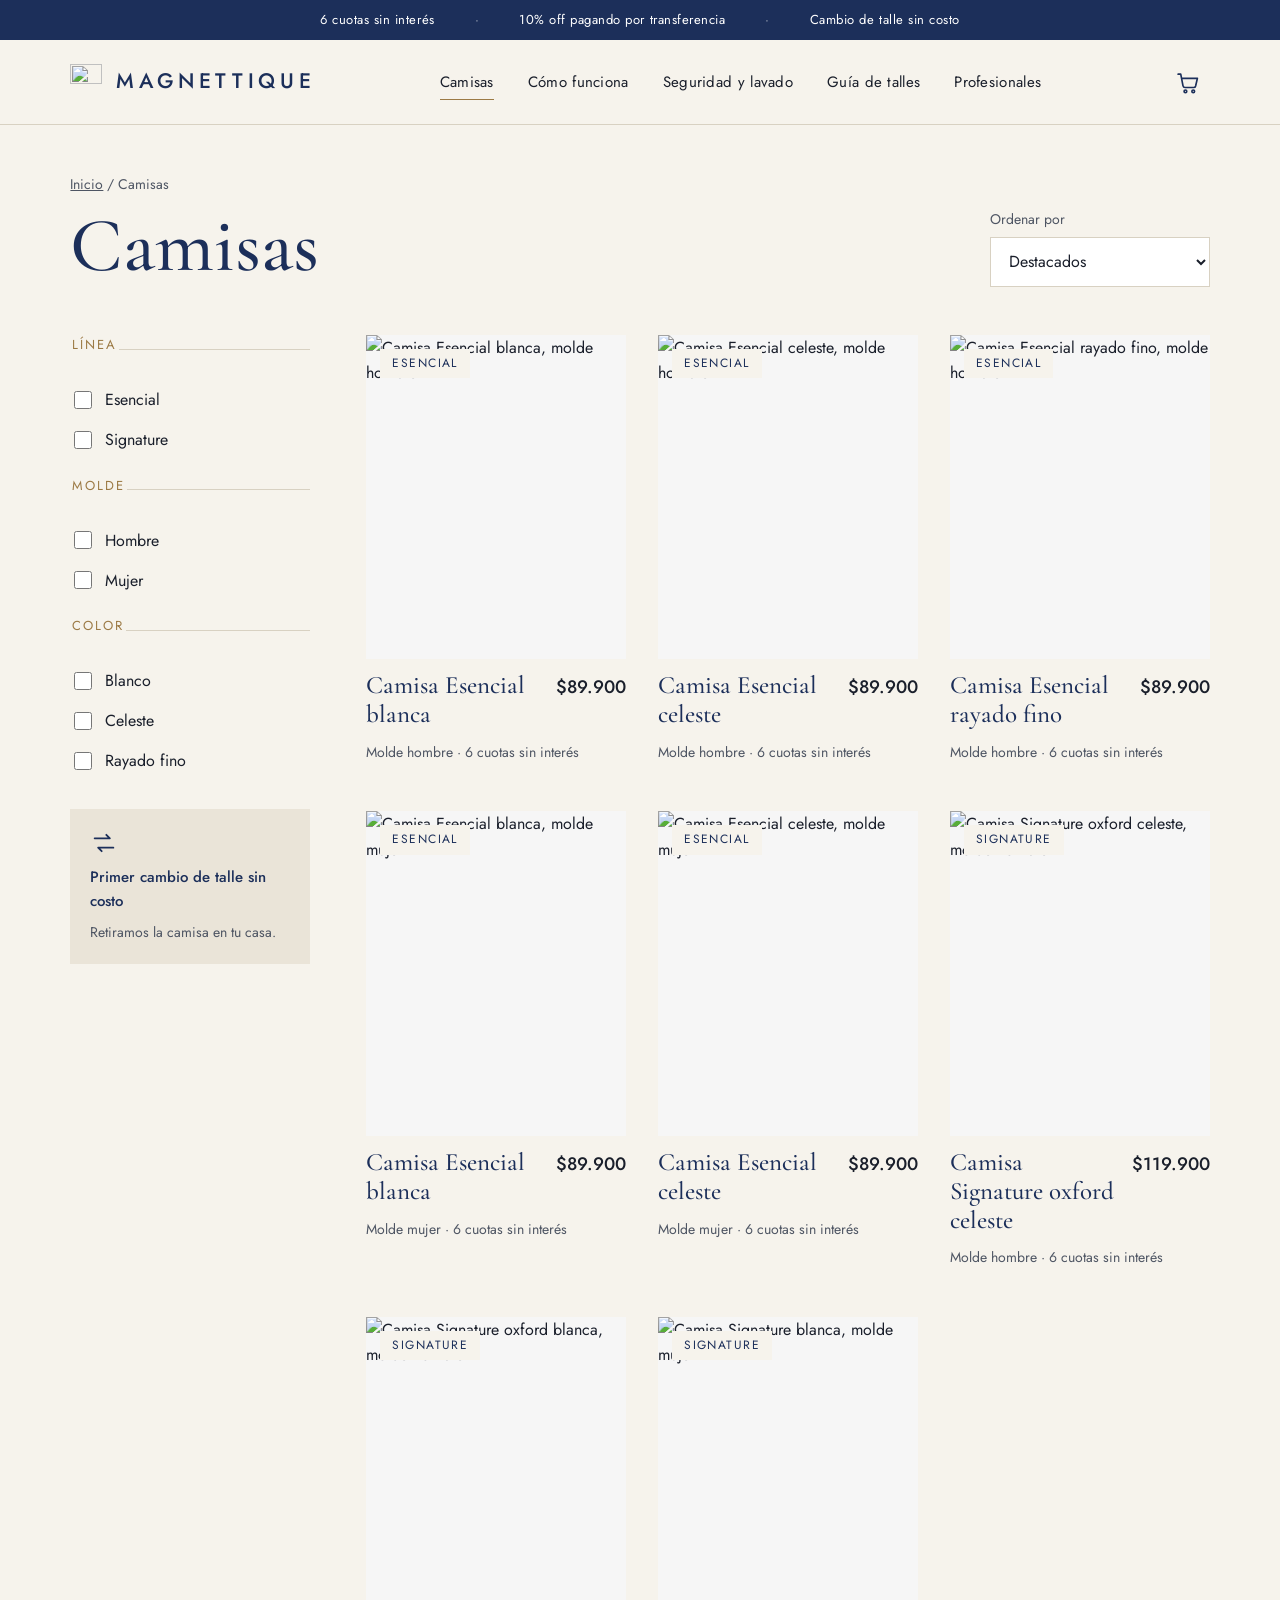
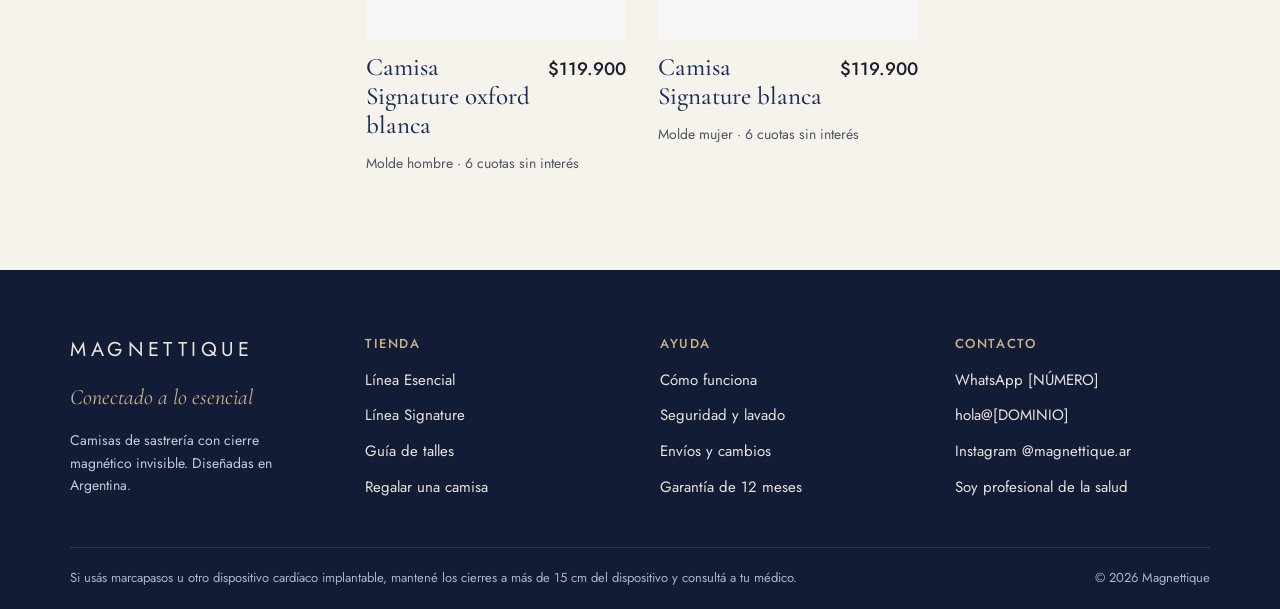
==== camisas.html @ d95fbaa5 "Add files via upload" ====
<!doctype html>
<html lang="es" class="no-js">
<head>
<meta charset="utf-8">
<meta name="viewport" content="width=device-width, initial-scale=1">
<title>Camisas — Magnettique</title>
<meta name="description" content="Camisas Esencial y Signature con cierre magnético invisible, en molde de hombre y de mujer.">
<meta property="og:title" content="Camisas — Magnettique">
<meta property="og:description" content="Camisas Esencial y Signature con cierre magnético invisible, en molde de hombre y de mujer.">
<meta name="theme-color" content="#1C2F5A">
<link rel="icon" href="assets/img/favicon.png" type="image/png">
<link rel="preconnect" href="https://fonts.googleapis.com">
<link rel="preconnect" href="https://fonts.gstatic.com" crossorigin>
<link href="https://fonts.googleapis.com/css2?family=Cormorant+Garamond:ital,wght@0,500;0,600;1,500&family=Jost:wght@400;500;600&display=swap" rel="stylesheet">
<link rel="stylesheet" href="styles.css?v=20260930">
<script defer src="main.js?v=20260930"></script>
</head>
<body>
<svg width="0" height="0" style="position:absolute" aria-hidden="true"><symbol id="i-cart" viewBox="0 0 24 24"><path d="M3 4h2.5l2.2 11.2a2 2 0 0 0 2 1.6h8.1a2 2 0 0 0 2-1.5L21.5 8H6.3"/><circle cx="10" cy="20.5" r="1.3"/><circle cx="17.5" cy="20.5" r="1.3"/></symbol><symbol id="i-hand" viewBox="0 0 24 24"><path d="M8 13V5.5a1.5 1.5 0 0 1 3 0V12M11 11.5V4a1.5 1.5 0 0 1 3 0v7.5M14 11.5V5.5a1.5 1.5 0 0 1 3 0V14c0 4-2.5 7-6.5 7S5 18.5 4 16l-1.3-3.2a1.4 1.4 0 0 1 2.5-1.2L8 15"/></symbol><symbol id="i-eye" viewBox="0 0 24 24"><path d="M2 12s3.6-7 10-7 10 7 10 7-3.6 7-10 7S2 12 2 12z"/><path d="M4 4l16 16"/></symbol><symbol id="i-wash" viewBox="0 0 24 24"><path d="M3 6h18l-2 14H5L3 6z"/><path d="M3 6l2-3h14l2 3"/><path d="M7 12c1.5 1.2 3 1.2 5 0s3.5-1.2 5 0"/></symbol><symbol id="i-card" viewBox="0 0 24 24"><rect x="2.5" y="5" width="19" height="14" rx="2"/><path d="M2.5 10h19M6 15h4"/></symbol><symbol id="i-shield" viewBox="0 0 24 24"><path d="M12 3l8 3v6c0 4.5-3.4 8-8 9-4.6-1-8-4.5-8-9V6l8-3z"/><path d="M8.5 12l2.5 2.5 4.5-5"/></symbol><symbol id="i-heart" viewBox="0 0 24 24"><path d="M12 20s-7.5-4.6-9.2-9.2C1.7 7.6 4 4.5 7.2 4.5c2 0 3.6 1.1 4.8 2.8 1.2-1.7 2.8-2.8 4.8-2.8 3.2 0 5.5 3.1 4.4 6.3C19.5 15.4 12 20 12 20z"/></symbol><symbol id="i-truck" viewBox="0 0 24 24"><path d="M2 6h11v10H2zM13 9h5l3 3.5V16h-8"/><circle cx="6" cy="17.5" r="1.8"/><circle cx="17" cy="17.5" r="1.8"/></symbol><symbol id="i-pulse" viewBox="0 0 24 24"><path d="M3 12h4l2-5 4 10 2-5h6"/></symbol><symbol id="i-magnet" viewBox="0 0 24 24"><path d="M5 3h4v8a3 3 0 0 0 6 0V3h4v8a7 7 0 0 1-14 0V3z"/><path d="M5 7h4M15 7h4"/></symbol><symbol id="i-check" viewBox="0 0 24 24"><path d="M5 12.5l4.5 4.5L19 7.5"/></symbol><symbol id="i-arrow" viewBox="0 0 24 24"><path d="M5 12h14M13 6l6 6-6 6"/></symbol><symbol id="i-swap" viewBox="0 0 24 24"><path d="M4 8h13l-3-3M20 16H7l3 3"/></symbol><symbol id="i-user" viewBox="0 0 24 24"><circle cx="12" cy="8" r="4"/><path d="M4 21c1.5-4 4.5-6 8-6s6.5 2 8 6"/></symbol><symbol id="i-lock" viewBox="0 0 24 24"><rect x="4.5" y="10.5" width="15" height="10" rx="2"/><path d="M8 10.5V7a4 4 0 0 1 8 0v3.5"/></symbol><symbol id="i-menu" viewBox="0 0 24 24"><path d="M4 7h16M4 12h16M4 17h16"/></symbol><symbol id="i-chat" viewBox="0 0 24 24"><path d="M4 18l1.2-3.6A7.5 7.5 0 1 1 8.6 18.8L4 20z"/></symbol></svg>
<a class="sr-only" href="#contenido">Saltar al contenido</a>
<div class="topbar"><div class="wrap"><span>6 cuotas sin interés</span><span class="dot">·</span><span>10% off pagando por transferencia</span><span class="dot">·</span><span>Cambio de talle sin costo</span></div></div>
<header class="nav"><div class="wrap">
<a class="brand" href="index.html"><img src="assets/img/isotipo.webp" alt="" width="32" height="36"><span>MAGNETTIQUE</span></a>
<nav class="nav__links" aria-label="Principal"><a href="camisas.html" aria-current="page">Camisas</a><a href="index.html#como">Cómo funciona</a><a href="index.html#seguridad">Seguridad y lavado</a><a href="producto.html#talles">Guía de talles</a><a href="index.html#profesionales">Profesionales</a></nav>
<div class="nav__icons">
<a class="icon-btn" href="carrito.html" aria-label="Carrito"><svg class="ico " aria-hidden="true"><use href="#i-cart"/></svg><span class="cart-count" data-cart-count hidden>0</span></a>
<button class="icon-btn menu-toggle" type="button" aria-label="Abrir menú" aria-expanded="false" aria-controls="mobile-menu"><svg class="ico " aria-hidden="true"><use href="#i-menu"/></svg></button>
</div></div></header>
<nav id="mobile-menu" class="mobile-menu" aria-label="Menú móvil"><a href="camisas.html">Camisas</a><a href="index.html#como">Cómo funciona</a><a href="index.html#seguridad">Seguridad y lavado</a><a href="producto.html#talles">Guía de talles</a><a href="index.html#profesionales">Profesionales</a><a href="carrito.html">Carrito</a></nav>
<main id="contenido">
<div class="wrap page-head"><div><div class="crumbs"><a href="index.html">Inicio</a> / Camisas</div><h1>Camisas</h1></div>
<div class="field" style="flex:0 0 220px"><label for="orden">Ordenar por</label><select id="orden"><option value="destacados">Destacados</option><option value="menor">Menor precio</option><option value="mayor">Mayor precio</option></select></div></div>
<div class="wrap catalog">
<aside class="filters" data-filters aria-label="Filtros"><fieldset><legend>Línea</legend><label><input type="checkbox" name="linea" value="Esencial">Esencial</label><label><input type="checkbox" name="linea" value="Signature">Signature</label></fieldset><fieldset><legend>Molde</legend><label><input type="checkbox" name="molde" value="Hombre">Hombre</label><label><input type="checkbox" name="molde" value="Mujer">Mujer</label></fieldset><fieldset><legend>Color</legend><label><input type="checkbox" name="color" value="Blanco">Blanco</label><label><input type="checkbox" name="color" value="Celeste">Celeste</label><label><input type="checkbox" name="color" value="Rayado fino">Rayado fino</label></fieldset>
<div class="aside-note"><svg class="ico " aria-hidden="true"><use href="#i-swap"/></svg><strong>Primer cambio de talle sin costo</strong><span>Retiramos la camisa en tu casa.</span></div></aside>
<div class="grid" data-grid aria-live="polite"><a class="card reveal" href="producto.html?id=esencial-blanco-h" data-linea="Esencial" data-molde="Hombre" data-color="Blanco" data-precio="89900" data-orden="0"><div class="card__img"><span class="card__tag">Esencial</span><img src="assets/img/camisas/esencial-blanco-frente.webp" alt="Camisa Esencial blanca, molde hombre" loading="lazy"></div><div class="card__row"><strong>Camisa Esencial blanca</strong><span>$89.900</span></div><small>Molde hombre · 6 cuotas sin interés</small></a><a class="card reveal" href="producto.html?id=esencial-celeste-h" data-linea="Esencial" data-molde="Hombre" data-color="Celeste" data-precio="89900" data-orden="1"><div class="card__img"><span class="card__tag">Esencial</span><img src="assets/img/camisas/esencial-celeste-frente.webp" alt="Camisa Esencial celeste, molde hombre" loading="lazy"></div><div class="card__row"><strong>Camisa Esencial celeste</strong><span>$89.900</span></div><small>Molde hombre · 6 cuotas sin interés</small></a><a class="card reveal" href="producto.html?id=esencial-rayado-h" data-linea="Esencial" data-molde="Hombre" data-color="Rayado fino" data-precio="89900" data-orden="2"><div class="card__img"><span class="card__tag">Esencial</span><img src="assets/img/camisas/esencial-rayado-frente.webp" alt="Camisa Esencial rayado fino, molde hombre" loading="lazy"></div><div class="card__row"><strong>Camisa Esencial rayado fino</strong><span>$89.900</span></div><small>Molde hombre · 6 cuotas sin interés</small></a><a class="card reveal" href="producto.html?id=esencial-blanco-m" data-linea="Esencial" data-molde="Mujer" data-color="Blanco" data-precio="89900" data-orden="3"><div class="card__img"><span class="card__tag">Esencial</span><img src="assets/img/camisas/esencial-blanco-m-frente.webp" alt="Camisa Esencial blanca, molde mujer" loading="lazy"></div><div class="card__row"><strong>Camisa Esencial blanca</strong><span>$89.900</span></div><small>Molde mujer · 6 cuotas sin interés</small></a><a class="card reveal" href="producto.html?id=esencial-celeste-m" data-linea="Esencial" data-molde="Mujer" data-color="Celeste" data-precio="89900" data-orden="4"><div class="card__img"><span class="card__tag">Esencial</span><img src="assets/img/camisas/esencial-celeste-m-frente.webp" alt="Camisa Esencial celeste, molde mujer" loading="lazy"></div><div class="card__row"><strong>Camisa Esencial celeste</strong><span>$89.900</span></div><small>Molde mujer · 6 cuotas sin interés</small></a><a class="card reveal" href="producto.html?id=signature-celeste-h" data-linea="Signature" data-molde="Hombre" data-color="Celeste" data-precio="119900" data-orden="5"><div class="card__img"><span class="card__tag">Signature</span><img src="assets/img/camisas/signature-celeste-frente.webp" alt="Camisa Signature oxford celeste, molde hombre" loading="lazy"></div><div class="card__row"><strong>Camisa Signature oxford celeste</strong><span>$119.900</span></div><small>Molde hombre · 6 cuotas sin interés</small></a><a class="card reveal" href="producto.html?id=signature-blanco-h" data-linea="Signature" data-molde="Hombre" data-color="Blanco" data-precio="119900" data-orden="6"><div class="card__img"><span class="card__tag">Signature</span><img src="assets/img/camisas/signature-blanco-frente.webp" alt="Camisa Signature oxford blanca, molde hombre" loading="lazy"></div><div class="card__row"><strong>Camisa Signature oxford blanca</strong><span>$119.900</span></div><small>Molde hombre · 6 cuotas sin interés</small></a><a class="card reveal" href="producto.html?id=signature-blanco-m" data-linea="Signature" data-molde="Mujer" data-color="Blanco" data-precio="119900" data-orden="7"><div class="card__img"><span class="card__tag">Signature</span><img src="assets/img/camisas/signature-blanco-m-frente.webp" alt="Camisa Signature blanca, molde mujer" loading="lazy"></div><div class="card__row"><strong>Camisa Signature blanca</strong><span>$119.900</span></div><small>Molde mujer · 6 cuotas sin interés</small></a><p class="empty" hidden>No hay camisas con esa combinación de filtros.</p></div>
</div>
</main>
<footer class="footer"><div class="wrap">
<div class="footer__grid">
<div class="footer__brand"><div class="name">MAGNETTIQUE</div><div class="tag">Conectado a lo esencial</div><p>Camisas de sastrería con cierre magnético invisible. Diseñadas en Argentina.</p></div>
<div><h4>Tienda</h4><ul><li><a href="camisas.html?linea=Esencial">Línea Esencial</a></li><li><a href="camisas.html?linea=Signature">Línea Signature</a></li><li><a href="producto.html#talles">Guía de talles</a></li><li><a href="index.html#regalo">Regalar una camisa</a></li></ul></div>
<div><h4>Ayuda</h4><ul><li><a href="index.html#como">Cómo funciona</a></li><li><a href="index.html#seguridad">Seguridad y lavado</a></li><li><a href="index.html#faq">Envíos y cambios</a></li><li><a href="index.html#seguridad">Garantía de 12 meses</a></li></ul></div>
<div><h4>Contacto</h4><ul><li><a href="https://wa.me/[NUMERO]">WhatsApp [NÚMERO]</a></li><li><a href="mailto:hola@[DOMINIO]">hola@[DOMINIO]</a></li><li><a href="https://instagram.com/magnettique.ar">Instagram @magnettique.ar</a></li><li><a href="index.html#profesionales">Soy profesional de la salud</a></li></ul></div>
</div>
<div class="footer__legal"><span>Si usás marcapasos u otro dispositivo cardíaco implantable, mantené los cierres a más de 15 cm del dispositivo y consultá a tu médico.</span><span>© 2026 Magnettique</span></div>
</div></footer>
</body>
</html>
---- styles.css ----
/* =========================================================
   Magnettique — hoja de estilos
   ========================================================= */
:root {
  --navy: #1C2F5A;
  --navy-deep: #121C36;
  --ink: #1A1F2B;
  --muted: #4E5563;
  --ivory: #F6F3EC;
  --sand: #EAE4D8;
  --sand-2: #E2DACA;
  --brass: #9C7A45;
  --brass-light: #C9B48A;
  --line: #D8D1C2;
  --white: #FFFFFF;
  --serif: "Cormorant Garamond", Georgia, "Times New Roman", serif;
  --sans: "Jost", "Helvetica Neue", Helvetica, sans-serif;
  --pad: clamp(20px, 5.5vw, 80px);
  --maxw: 1440px;
}
*, *::before, *::after { box-sizing: border-box; }
html { scroll-behavior: smooth; }
body { margin: 0; background: var(--ivory); color: var(--ink); font-family: var(--sans); font-size: 16px; line-height: 1.6; -webkit-font-smoothing: antialiased; }
img { max-width: 100%; display: block; }
a { color: var(--navy); }
a:hover { color: #0F1B38; }
button, input, select { font: inherit; }
:focus-visible { outline: 2px solid var(--brass); outline-offset: 3px; }
.sr-only { position: absolute; width: 1px; height: 1px; overflow: hidden; clip: rect(0 0 0 0); white-space: nowrap; }
.wrap { max-width: var(--maxw); margin: 0 auto; padding-inline: var(--pad); }

/* ---------- Tipografía ---------- */
h1, h2, h3 { font-family: var(--serif); font-weight: 500; color: var(--navy); margin: 0; line-height: 1.06; }
h1 { font-size: clamp(44px, 6vw, 84px); }
h2 { font-size: clamp(34px, 4vw, 56px); }
h3 { font-size: clamp(24px, 2.2vw, 30px); }
p { margin: 0; }
.eyebrow { font-size: 13px; letter-spacing: 0.18em; text-transform: uppercase; color: var(--brass); font-weight: 500; }
.lead { font-size: clamp(17px, 1.4vw, 19px); color: var(--muted); max-width: 560px; }
.muted { color: var(--muted); }

/* ---------- Botones ---------- */
.btn { display: inline-flex; align-items: center; justify-content: center; gap: 10px; min-height: 52px; padding: 0 30px; border: 1px solid var(--navy); background: var(--navy); color: var(--white); text-decoration: none; font-size: 15px; letter-spacing: 0.06em; text-transform: uppercase; font-weight: 500; cursor: pointer; transition: background .2s, color .2s, transform .2s; }
.btn:hover { background: #0F1B38; color: var(--white); transform: translateY(-1px); }
.btn--ghost { background: transparent; color: var(--navy); }
.btn--ghost:hover { background: var(--navy); color: var(--white); }
.btn--block { width: 100%; }
.btn svg { width: 18px; height: 18px; }
.link-arrow { display: inline-flex; gap: 8px; align-items: center; font-size: 15px; }

/* ---------- Barra superior y navegación ---------- */
.topbar { background: var(--navy); color: var(--white); font-size: 13px; letter-spacing: 0.04em; }
.topbar .wrap { min-height: 40px; display: flex; align-items: center; justify-content: center; gap: 14px 40px; flex-wrap: wrap; text-align: center; padding-block: 8px; }
.topbar .dot { opacity: .6; }
.nav { position: sticky; top: 0; z-index: 50; background: rgba(246, 243, 236, 0.96); border-bottom: 1px solid var(--line); }
.nav .wrap { height: 84px; display: flex; align-items: center; justify-content: space-between; gap: 24px; }
.brand { display: flex; align-items: center; gap: 14px; text-decoration: none; color: var(--navy); }
.brand img { width: 32px; height: auto; }
.brand span { font-size: 21px; letter-spacing: 0.22em; font-weight: 500; }
.nav__links { display: flex; gap: 34px; }
.nav__links a { color: var(--ink); text-decoration: none; font-size: 15px; letter-spacing: 0.02em; padding: 10px 0; position: relative; }
.nav__links a::after { content: ""; position: absolute; left: 0; right: 0; bottom: 4px; height: 1px; background: var(--brass); transform: scaleX(0); transform-origin: left; transition: transform .25s; }
.nav__links a:hover::after, .nav__links a[aria-current="page"]::after { transform: scaleX(1); }
.nav__icons { display: flex; align-items: center; gap: 6px; }
.icon-btn { width: 44px; height: 44px; display: inline-flex; align-items: center; justify-content: center; background: none; border: 0; color: var(--navy); cursor: pointer; position: relative; text-decoration: none; }
.icon-btn svg { width: 25px; height: 25px; }
.cart-count { position: absolute; top: 3px; right: 1px; min-width: 18px; height: 18px; padding: 0 5px; border-radius: 9px; background: var(--brass); color: var(--white); font-size: 11px; display: flex; align-items: center; justify-content: center; }
.cart-count[hidden] { display: none; }
.menu-toggle { display: none; }
.mobile-menu { display: none; }

/* ---------- Iconos ---------- */
.ico { width: 28px; height: 28px; fill: none; stroke: currentColor; stroke-width: 1.6; stroke-linecap: round; stroke-linejoin: round; color: var(--navy); flex-shrink: 0; }
.ico--brass { color: var(--brass); }

/* ---------- Hero ---------- */
.hero { display: grid; grid-template-columns: minmax(0, 1.05fr) minmax(0, 1fr); min-height: min(820px, calc(100vh - 124px)); }
.hero__copy { padding: clamp(56px, 8vw, 110px) 40px clamp(48px, 6vw, 80px) var(--pad); display: flex; flex-direction: column; justify-content: center; gap: 26px; max-width: 760px; margin-left: auto; }
.hero__ctas { display: flex; gap: 14px; flex-wrap: wrap; padding-top: 6px; }
.hero__trust { display: flex; gap: 12px 28px; flex-wrap: wrap; font-size: 14px; color: var(--muted); padding-top: 10px; }
.hero__trust span { display: inline-flex; gap: 8px; align-items: center; }
.hero__trust .ico { width: 20px; height: 20px; }
.hero__art { background: var(--sand); position: relative; display: flex; align-items: center; justify-content: center; overflow: hidden; }
.hero__circle { width: min(460px, 78%); aspect-ratio: 1; border-radius: 50%; background: #F6F6F6; position: relative; overflow: hidden; animation: float 6s ease-in-out infinite; }
.hero__circle img { position: absolute; inset: 8%; width: 84%; height: 84%; object-fit: contain; opacity: 0; transform: scale(.97); transition: opacity 1.2s ease, transform 1.2s ease; }
.hero__circle img.is-on { opacity: 1; transform: scale(1); }
@media (prefers-reduced-motion: reduce) { .hero__circle { animation: none; } .hero__circle img { transition: none; } }
@keyframes float { 0%, 100% { transform: translateY(0); } 50% { transform: translateY(-10px); } }
.hero__badge { position: absolute; left: 40px; bottom: 40px; background: var(--ivory); border: 1px solid var(--line); padding: 16px 20px; display: flex; gap: 12px; align-items: center; font-size: 14px; line-height: 1.4; }

/* ---------- Secciones ---------- */
.section { padding-block: clamp(64px, 8vw, 96px); }
.section--sand { background: var(--sand); }
.section__head { display: flex; justify-content: space-between; align-items: flex-end; gap: 32px; flex-wrap: wrap; margin-bottom: clamp(36px, 4vw, 56px); }
.section__head > div { display: flex; flex-direction: column; gap: 14px; }
.section__head p { max-width: 460px; color: var(--muted); font-size: 17px; }

.features { display: grid; grid-template-columns: repeat(4, minmax(0, 1fr)); gap: 40px; padding-block: 56px; border-bottom: 1px solid var(--line); }
.feature { display: flex; flex-direction: column; gap: 10px; }
.feature strong { font-size: 18px; font-weight: 500; color: var(--navy); }
.feature p { font-size: 15px; color: var(--muted); }
.feature .ico { width: 32px; height: 32px; }

.steps { display: grid; grid-template-columns: repeat(3, minmax(0, 1fr)); gap: 48px; }
.step { border-top: 1px solid var(--navy); padding-top: 24px; display: flex; flex-direction: column; gap: 12px; }
.step__n { font-family: var(--serif); font-size: 44px; color: var(--brass); line-height: 1; }
.step strong { font-size: 22px; font-weight: 500; color: var(--navy); }
.step p { color: var(--muted); }

.lines { display: grid; grid-template-columns: repeat(2, minmax(0, 1fr)); gap: 40px; }
.line-card { background: var(--white); border: 1px solid var(--line); display: flex; flex-direction: column; }
.line-card__img { background: var(--sand); aspect-ratio: 16 / 10; display: flex; align-items: center; justify-content: center; overflow: hidden; }
.line-card__img img { height: 82%; width: auto; transition: transform .5s; }
.line-card:hover .line-card__img img { transform: scale(1.04); }
.line-card__body { padding: clamp(24px, 3vw, 36px); display: flex; flex-direction: column; gap: 14px; }
.line-card__top { display: flex; justify-content: space-between; align-items: baseline; gap: 16px; }
.line-card__top h3 { font-size: 38px; }
.collection-banner { margin: 0 0 40px; background: var(--sand); border: 1px solid var(--line); overflow: hidden; }
.collection-banner img { display: block; width: 100%; height: auto; aspect-ratio: 1024 / 572; object-fit: cover; transition: transform .6s; }
.rack { position: relative; }
.rack__base, .rack__cut { transition: filter .35s ease, transform .45s cubic-bezier(.2, .8, .2, 1); }
.rack__shirt { position: absolute; inset: 0; pointer-events: none; outline: none; color: inherit; text-decoration: none; }
.rack__cut { position: absolute; inset: 0; clip-path: var(--clip); transform-origin: var(--ox) var(--oy); pointer-events: auto; cursor: pointer; }
.rack:has(.rack__shirt:hover, .rack__shirt:focus-visible) .rack__base,
.rack:has(.rack__shirt:hover, .rack__shirt:focus-visible) .rack__shirt:not(:hover):not(:focus-visible) .rack__cut { filter: brightness(.82) saturate(.6); }
.rack__shirt:hover, .rack__shirt:focus-visible { z-index: 2; }
.rack__shirt:hover .rack__cut, .rack__shirt:focus-visible .rack__cut { transform: scale(1.04); }
/* Ficha que "abre" la camisa: foto de frente de la tienda */
.rack__peek { position: absolute; left: clamp(17%, var(--ox), 83%); top: 50%; width: 30%; display: flex; align-items: center; gap: 14px; flex-direction: column; opacity: 0; transform: translate(-50%, -50%) scale(.55); transform-origin: 50% 40%; transition: opacity .3s ease, transform .5s cubic-bezier(.2, .9, .25, 1.1); pointer-events: none; }
.rack__peek img { width: 100%; height: auto; aspect-ratio: auto; object-fit: contain; filter: drop-shadow(0 26px 30px rgba(26, 31, 43, .35)); }
.rack__info { display: flex; justify-content: space-between; align-items: center; gap: 16px; padding: 10px 16px; background: var(--ivory); border: 1px solid var(--line); font-size: 14px; white-space: nowrap; box-shadow: 0 8px 20px rgba(26, 31, 43, .12); }
.rack__info b { display: block; font-weight: 500; font-size: 16px; margin-top: 2px; }
.rack__cta { color: var(--navy); font-weight: 500; white-space: nowrap; }
.rack__shirt:hover .rack__peek, .rack__shirt:focus-visible .rack__peek { opacity: 1; transform: translate(-50%, -50%) scale(1); pointer-events: auto; }
@media (prefers-reduced-motion: reduce) { .rack__cut, .rack__peek { transition: opacity .2s; } .rack__shirt:hover .rack__cut { transform: none; } }
.price { font-size: 22px; font-weight: 500; }
.checklist { list-style: none; margin: 0; padding: 0; display: flex; flex-direction: column; gap: 10px; }
.checklist li { display: flex; gap: 10px; align-items: center; font-size: 15px; }
.checklist .ico { width: 18px; height: 18px; color: var(--brass); }

.doubts { display: grid; grid-template-columns: repeat(3, minmax(0, 1fr)); gap: 32px; }
.doubt { background: var(--white); border: 1px solid var(--line); padding: clamp(24px, 3vw, 36px); display: flex; flex-direction: column; gap: 12px; }
.doubt .ico { width: 34px; height: 34px; }
.doubt p { color: var(--muted); }
.play { display: inline-flex; align-items: center; gap: 14px; text-decoration: none; font-size: 15px; letter-spacing: 0.06em; text-transform: uppercase; }
.play span { width: 52px; height: 52px; border-radius: 50%; background: var(--navy); display: flex; align-items: center; justify-content: center; }

.split { display: grid; grid-template-columns: minmax(0, 0.8fr) minmax(0, 1fr); }
.split__art { background: var(--navy); display: flex; align-items: center; justify-content: center; min-height: 420px; }
.split__art img { width: min(280px, 60%); }
.split__copy { padding: clamp(56px, 7vw, 96px) var(--pad); display: flex; flex-direction: column; justify-content: center; gap: 22px; }
.split__copy p { color: var(--muted); max-width: 560px; font-size: 17px; }

.pros { display: grid; grid-template-columns: minmax(0, 0.9fr) minmax(0, 1fr); gap: clamp(32px, 6vw, 80px); align-items: center; padding-block: clamp(48px, 6vw, 72px); border-top: 1px solid var(--line); border-bottom: 1px solid var(--line); }
.pros p { color: var(--muted); font-size: 17px; margin-bottom: 20px; }

.faq { display: grid; grid-template-columns: minmax(0, 0.7fr) minmax(0, 1fr); gap: clamp(32px, 6vw, 80px); }
.faq__list { border-bottom: 1px solid var(--line); }
.faq details { border-top: 1px solid var(--line); padding: 20px 0; }
.faq summary { font-size: 19px; font-weight: 500; color: var(--navy); cursor: pointer; list-style: none; display: flex; justify-content: space-between; gap: 16px; }
.faq summary::-webkit-details-marker { display: none; }
.faq summary::after { content: "+"; font-family: var(--serif); font-size: 28px; line-height: 1; color: var(--brass); transition: transform .2s; }
.faq details[open] summary::after { transform: rotate(45deg); }
.faq details p { margin-top: 12px; color: var(--muted); max-width: 760px; }

.newsletter { background: var(--sand); padding: clamp(32px, 4vw, 48px) clamp(24px, 4vw, 64px); display: flex; align-items: center; justify-content: space-between; gap: 32px; flex-wrap: wrap; }
.newsletter h2 { font-size: clamp(28px, 3vw, 38px); }
.newsletter form { display: flex; gap: 12px; align-items: flex-end; flex-wrap: wrap; }
.field { display: flex; flex-direction: column; gap: 6px; flex: 1; min-width: 0; }
.field label { font-size: 14px; color: var(--muted); }
.field input, .field select { height: 50px; padding: 0 14px; border: 1px solid var(--line); background: var(--white); color: var(--ink); font-size: 16px; width: 100%; }
.field input:focus, .field select:focus { border-color: var(--navy); outline: none; box-shadow: 0 0 0 1px var(--navy); }
.field input[aria-invalid="true"] { border-color: #A33A2B; }
.field .err { font-size: 13px; color: #A33A2B; min-height: 0; }
.form-msg { font-size: 15px; color: var(--navy); }

/* ---------- Footer ---------- */
.footer { background: var(--navy-deep); color: #E8E4DA; padding-top: 64px; }
.footer__grid { display: grid; grid-template-columns: repeat(4, minmax(0, 1fr)); gap: 40px; }
.footer__brand { display: flex; flex-direction: column; gap: 14px; }
.footer__brand .name { font-size: 20px; letter-spacing: 0.22em; }
.footer__brand .tag { font-family: var(--serif); font-style: italic; font-size: 22px; color: var(--brass-light); }
.footer__brand p { font-size: 14px; color: #C7CBD6; }
.footer h4 { margin: 0 0 12px; font-size: 13px; letter-spacing: 0.12em; text-transform: uppercase; color: var(--brass-light); font-weight: 500; }
.footer ul { list-style: none; margin: 0; padding: 0; display: flex; flex-direction: column; gap: 10px; }
.footer a { color: #E8E4DA; text-decoration: none; font-size: 15px; }
.footer a:hover { color: var(--white); text-decoration: underline; }
.footer__legal { margin-top: 48px; border-top: 1px solid #2E3A5C; padding-block: 20px; display: flex; justify-content: space-between; gap: 24px; flex-wrap: wrap; font-size: 13px; color: #AEB4C2; }

/* ---------- Catálogo ---------- */
.page-head { padding-top: 48px; padding-bottom: 8px; display: flex; justify-content: space-between; align-items: flex-end; gap: 24px; flex-wrap: wrap; }
.crumbs { font-size: 14px; color: var(--muted); margin-bottom: 10px; }
.crumbs a { color: var(--muted); }
.catalog { display: grid; grid-template-columns: 240px minmax(0, 1fr); gap: 56px; padding-block: 40px 96px; }
.filters fieldset { border: 0; border-top: 1px solid var(--line); margin: 0; padding: 18px 0; display: flex; flex-direction: column; gap: 4px; }
.filters legend { font-size: 13px; letter-spacing: 0.14em; text-transform: uppercase; color: var(--brass); padding-bottom: 8px; }
.filters label { display: flex; gap: 10px; align-items: center; min-height: 36px; cursor: pointer; }
.filters input { width: 18px; height: 18px; accent-color: var(--navy); }
.aside-note { margin-top: 12px; background: var(--sand); padding: 20px; display: flex; flex-direction: column; gap: 8px; font-size: 14px; color: var(--muted); }
.aside-note strong { color: var(--navy); font-weight: 500; font-size: 15px; }
.grid { display: grid; grid-template-columns: repeat(3, minmax(0, 1fr)); gap: 48px 32px; align-content: start; }
.card { text-decoration: none; color: var(--ink); display: flex; flex-direction: column; gap: 12px; }
.card__img { background: var(--sand); aspect-ratio: 4 / 5; display: flex; align-items: center; justify-content: center; position: relative; overflow: hidden; }
.card__img img { width: 72%; transition: transform .5s; }
.card:hover .card__img img { transform: scale(1.05); }
.card__tag { position: absolute; top: 14px; left: 14px; background: var(--ivory); padding: 5px 12px; font-size: 12px; letter-spacing: 0.12em; text-transform: uppercase; color: var(--navy); }
.card__row { display: flex; justify-content: space-between; align-items: baseline; gap: 12px; }
.card__row strong { font-family: var(--serif); font-size: 25px; font-weight: 500; color: var(--navy); line-height: 1.15; }
.card__row span { font-size: 18px; font-weight: 500; white-space: nowrap; }
.card small { font-size: 14px; color: var(--muted); }
.card[hidden] { display: none; }
.empty { grid-column: 1 / -1; color: var(--muted); }

/* ---------- Producto ---------- */
.product { display: grid; grid-template-columns: minmax(0, 1.1fr) minmax(0, 1fr); gap: clamp(32px, 5vw, 72px); padding-block: 40px 64px; }
.gallery { display: grid; grid-template-columns: 100px minmax(0, 1fr); gap: 16px; }
.gallery__thumbs { display: flex; flex-direction: column; gap: 14px; }
.gallery__thumbs button { aspect-ratio: 5 / 6; background: var(--sand); border: 1px solid var(--line); padding: 10px; cursor: pointer; }
.gallery__thumbs button[aria-pressed="true"] { border: 2px solid var(--navy); }
.gallery__main { background: var(--sand); aspect-ratio: 5 / 6; display: flex; align-items: center; justify-content: center; position: relative; }
.gallery__main img { width: 74%; }
.gallery__main .play-chip { position: absolute; left: 20px; bottom: 20px; background: var(--ivory); padding: 12px 18px; display: flex; gap: 10px; align-items: center; text-decoration: none; font-size: 14px; }
.buy { display: flex; flex-direction: column; gap: 22px; }
.buy h1 { font-size: clamp(38px, 4vw, 52px); }
.buy__price { font-size: 30px; font-weight: 500; }
.buy__sub { font-size: 15px; color: var(--muted); }
.swatches { display: flex; gap: 12px; }
.swatch { width: 44px; height: 44px; border-radius: 50%; border: 1px solid var(--line); cursor: pointer; }
.swatch[aria-pressed="true"] { box-shadow: 0 0 0 2px var(--ivory), 0 0 0 4px var(--navy); }
.sizes { display: grid; grid-template-columns: repeat(8, minmax(0, 1fr)); gap: 8px; }
.size { height: 48px; border: 1px solid var(--navy); background: var(--white); color: var(--ink); cursor: pointer; }
.size[aria-pressed="true"] { background: var(--navy); color: var(--white); }
.opt-head { display: flex; justify-content: space-between; font-size: 15px; margin-bottom: 10px; }
.perks { list-style: none; margin: 0; padding: 18px 0 0; border-top: 1px solid var(--line); display: flex; flex-direction: column; gap: 12px; font-size: 15px; }
.perks li { display: flex; gap: 12px; align-items: center; }
.perks .ico { width: 22px; height: 22px; }
.added { background: var(--sand); padding: 14px 18px; font-size: 15px; display: flex; justify-content: space-between; gap: 12px; align-items: center; }
.added[hidden] { display: none; }
.details { display: grid; grid-template-columns: minmax(0, 1.1fr) minmax(0, 1fr); gap: clamp(32px, 5vw, 72px); padding-bottom: 96px; }
.tabs { display: flex; gap: 32px; border-bottom: 1px solid var(--line); }
.tabs button { height: 56px; background: none; border: 0; border-bottom: 2px solid transparent; color: var(--muted); font-size: 17px; cursor: pointer; padding: 0; }
.tabs button[aria-selected="true"] { color: var(--navy); border-bottom-color: var(--navy); }
.tabpanel { padding-top: 24px; color: var(--muted); font-size: 17px; }
.tabpanel[hidden] { display: none; }
.size-table { width: 100%; border-collapse: collapse; background: var(--white); border: 1px solid var(--line); font-size: 15px; }
.size-table th { background: var(--sand); text-align: left; font-weight: 500; padding: 12px 14px; }
.size-table td { padding: 12px 14px; border-top: 1px solid var(--line); }
.table-scroll { overflow-x: auto; }

/* ---------- Carrito y checkout ---------- */
.cart { display: grid; grid-template-columns: minmax(0, 1fr) 440px; gap: clamp(32px, 5vw, 72px); padding-block: 48px 96px; align-items: start; }
.cart-item { display: grid; grid-template-columns: 110px minmax(0, 1fr) auto; gap: 22px; padding: 22px 0; border-top: 1px solid var(--line); align-items: center; }
.cart-item__img { background: var(--sand); aspect-ratio: 5 / 6; display: flex; align-items: center; justify-content: center; }
.cart-item__img img { width: 76%; }
.cart-item h3 { font-size: 25px; }
.cart-item .meta { font-size: 15px; color: var(--muted); }
.qty { display: inline-flex; align-items: center; border: 1px solid var(--line); margin-top: 8px; }
.qty button { width: 44px; height: 44px; background: none; border: 0; cursor: pointer; font-size: 18px; color: var(--navy); }
.qty span { min-width: 32px; text-align: center; }
.remove { background: none; border: 0; color: var(--navy); text-decoration: underline; cursor: pointer; font-size: 14px; margin-left: 12px; min-height: 44px; }
.summary { background: var(--white); border: 1px solid var(--line); padding: 32px; display: flex; flex-direction: column; gap: 16px; position: sticky; top: 110px; }
.summary h2 { font-size: 30px; }
.row { display: flex; justify-content: space-between; gap: 16px; font-size: 16px; }
.row--total { font-size: 21px; font-weight: 500; border-top: 1px solid var(--line); padding-top: 14px; }
.row--hl { color: var(--navy); }
.row--sm { color: var(--muted); font-size: 15px; }
.notice { display: flex; gap: 12px; align-items: center; font-size: 15px; color: var(--navy); padding: 18px 0; border-top: 1px solid var(--line); }
.gift { margin-top: 24px; background: var(--sand); padding: 20px 22px; display: flex; gap: 14px; align-items: center; }
.secure { display: flex; gap: 8px; justify-content: center; align-items: center; font-size: 13px; color: var(--muted); }
.secure .ico { width: 16px; height: 16px; color: var(--muted); }
.empty-cart { padding: 40px 0; display: flex; flex-direction: column; gap: 18px; align-items: flex-start; }

.checkout { display: grid; grid-template-columns: minmax(0, 1fr) 420px; gap: clamp(32px, 5vw, 72px); padding-block: 48px 96px; align-items: start; }
.co-block { display: flex; flex-direction: column; gap: 16px; margin-bottom: 40px; border: 0; padding: 0; }
.co-title { display: flex; gap: 14px; align-items: center; font-family: var(--serif); font-size: 30px; color: var(--navy); padding: 0; }
.co-title b { width: 34px; height: 34px; border-radius: 50%; background: var(--navy); color: var(--white); font-family: var(--sans); font-size: 15px; font-weight: 400; display: inline-flex; align-items: center; justify-content: center; }
.co-row { display: flex; gap: 16px; }
.co-row .field--sm { flex: 0 0 200px; }
.pay-opt { display: flex; align-items: center; gap: 16px; min-height: 72px; padding: 0 20px; background: var(--white); border: 1px solid var(--line); cursor: pointer; }
.pay-opt:has(input:checked) { border: 2px solid var(--navy); }
.pay-opt input { width: 20px; height: 20px; accent-color: var(--navy); }
.pay-opt span { flex: 1; display: flex; flex-direction: column; }
.pay-opt small { color: var(--muted); font-size: 14px; }
.check { display: flex; gap: 10px; align-items: center; font-size: 15px; }
.check input { width: 18px; height: 18px; accent-color: var(--navy); }
.mini { display: grid; grid-template-columns: 60px minmax(0, 1fr) auto; gap: 14px; align-items: center; font-size: 15px; }
.mini .cart-item__img { aspect-ratio: 5 / 6; }

.thanks { text-align: center; display: flex; flex-direction: column; align-items: center; gap: 22px; padding-block: 96px; }
.thanks__icon { width: 72px; height: 72px; border-radius: 50%; background: var(--navy); display: flex; align-items: center; justify-content: center; }
.thanks__icon .ico { color: var(--white); width: 36px; height: 36px; }
.thanks__perks { display: flex; gap: 32px; flex-wrap: wrap; justify-content: center; background: var(--sand); padding: 26px 36px; text-align: left; }
.thanks__perks div { display: flex; gap: 12px; align-items: center; font-size: 15px; }

/* ---------- Revelado al hacer scroll ---------- */
.reveal { opacity: 0; transform: translateY(22px); transition: opacity .8s ease, transform .8s ease; }
.reveal.is-in { opacity: 1; transform: none; }
.no-js .reveal { opacity: 1; transform: none; }

/* ---------- Responsive ---------- */
@media (max-width: 1100px) {
  .nav__links { display: none; }
  .menu-toggle { display: inline-flex; }
  .mobile-menu { display: block; position: fixed; inset: 124px 0 0 0; background: var(--ivory); z-index: 49; padding: 24px var(--pad); transform: translateX(100%); transition: transform .3s; visibility: hidden; }
  .mobile-menu.is-open { transform: none; visibility: visible; }
  .mobile-menu a { display: block; font-family: var(--serif); font-size: 32px; color: var(--navy); text-decoration: none; padding: 12px 0; border-bottom: 1px solid var(--line); }
  .features { grid-template-columns: repeat(2, minmax(0, 1fr)); }
  .grid { grid-template-columns: repeat(2, minmax(0, 1fr)); }
  .cart, .checkout { grid-template-columns: minmax(0, 1fr); }
  .summary { position: static; }
}
@media (max-width: 860px) {
  .hero { grid-template-columns: minmax(0, 1fr); }
  .hero__art { order: -1; min-height: 360px; }
  .hero__copy { padding: 36px var(--pad) 56px; margin: 0; }
  .hero__badge { left: 16px; bottom: 16px; }
  .steps, .lines, .doubts { grid-template-columns: minmax(0, 1fr); gap: 28px; }
  .split, .pros, .faq, .product, .details { grid-template-columns: minmax(0, 1fr); }
  .split__art { min-height: 300px; }
  .catalog { grid-template-columns: minmax(0, 1fr); gap: 16px; }
  .filters { display: grid; grid-template-columns: repeat(2, minmax(0, 1fr)); column-gap: 20px; }
  .aside-note { grid-column: 1 / -1; }
  .footer__grid { grid-template-columns: repeat(2, minmax(0, 1fr)); }
  .gallery { grid-template-columns: minmax(0, 1fr); }
  .gallery__thumbs { flex-direction: row; order: 2; }
  .gallery__thumbs button { width: 80px; }
  .sizes { grid-template-columns: repeat(4, minmax(0, 1fr)); }
  .co-row { flex-direction: column; }
  .co-row .field--sm { flex: 1; }
}
@media (max-width: 560px) {
  .features { grid-template-columns: minmax(0, 1fr); gap: 24px; }
  .grid { grid-template-columns: minmax(0, 1fr); }
  .footer__grid { grid-template-columns: minmax(0, 1fr); }
  .brand span { font-size: 16px; }
  .cart-item { grid-template-columns: 84px minmax(0, 1fr); }
  .cart-item > .price { grid-column: 2; }
  .newsletter form { width: 100%; }
}
.is-disabled { pointer-events: none; opacity: .5; }
@media (max-width: 860px) {
  .topbar .dot, .topbar span:nth-of-type(n+3) { display: none; }
  .nav .wrap { height: 72px; }
  .mobile-menu { inset: 112px 0 0 0; }
}

/* Fotos de producto: fondo igual al de la foto para que se funda con la tarjeta */
.line-card__img, .card__img, .gallery__main, .gallery__thumbs button, .cart-item__img { background: #F6F6F6; }
.line-card__img img, .card__img img, .gallery__main img, .gallery__thumbs button img, .cart-item__img img { width: 100%; height: 100%; object-fit: contain; }
.gallery__thumbs button { padding: 0; }
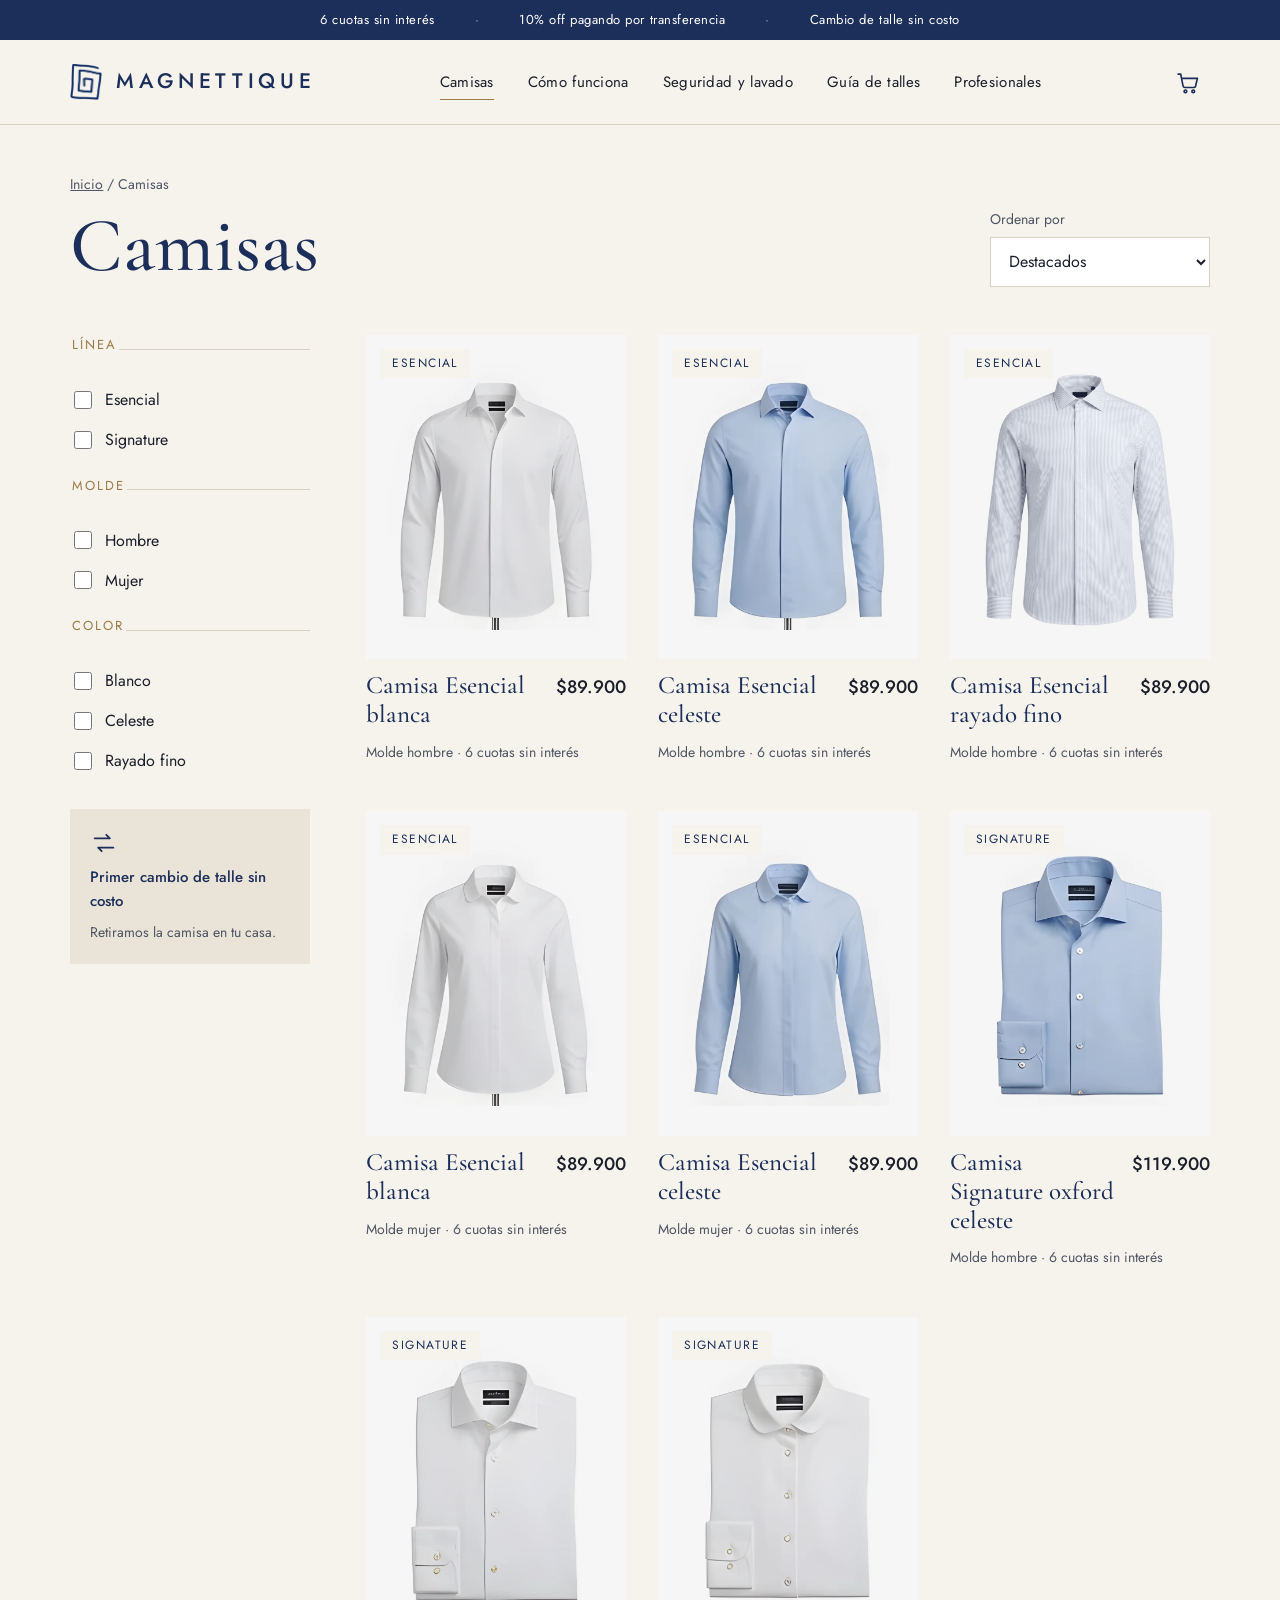
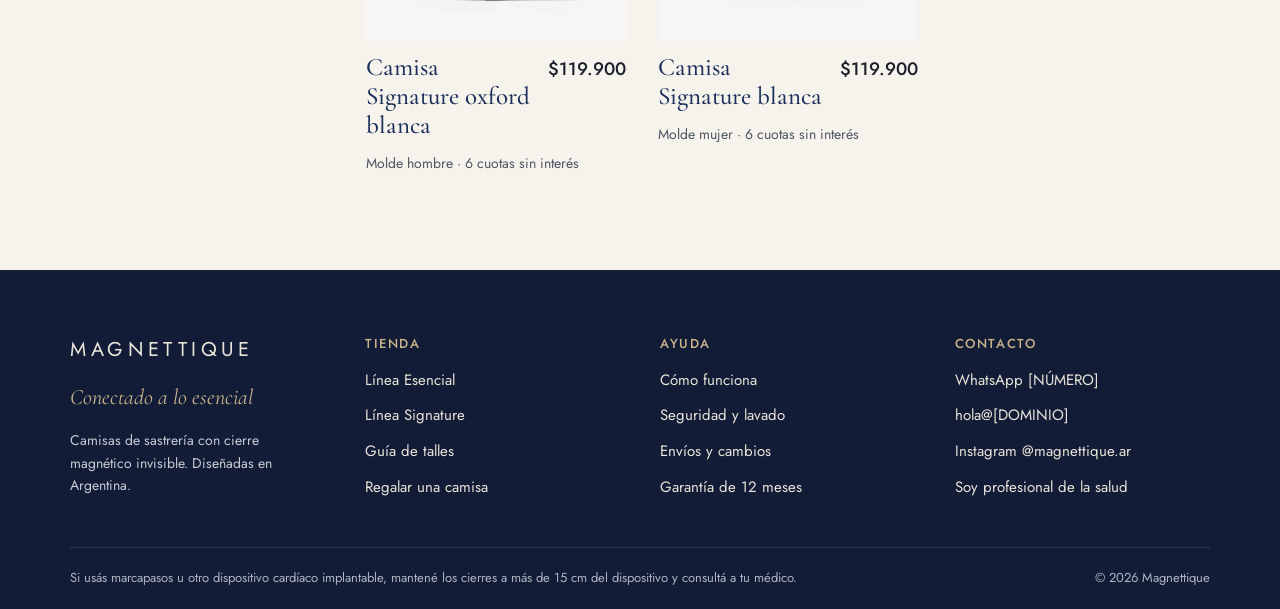
==== commit 4dc08726: "Agregar fotos de detalle, videos e imagen para compartir - Nueva foto de frente de la Esencial rayad" ====
--- a/camisas.html
+++ b/camisas.html
@@ -7,6 +7,11 @@
 <meta name="description" content="Camisas Esencial y Signature con cierre magnético invisible, en molde de hombre y de mujer.">
 <meta property="og:title" content="Camisas — Magnettique">
 <meta property="og:description" content="Camisas Esencial y Signature con cierre magnético invisible, en molde de hombre y de mujer.">
+<meta property="og:image" content="assets/img/og-magnettique.jpg">
+<meta property="og:image:width" content="1200">
+<meta property="og:image:height" content="630">
+<meta property="og:type" content="website">
+<meta name="twitter:card" content="summary_large_image">
 <meta name="theme-color" content="#1C2F5A">
 <link rel="icon" href="assets/img/favicon.png" type="image/png">
 <link rel="preconnect" href="https://fonts.googleapis.com">
--- a/styles.css
+++ b/styles.css
@@ -348,3 +348,25 @@
 .line-card__img, .card__img, .gallery__main, .gallery__thumbs button, .cart-item__img { background: #F6F6F6; }
 .line-card__img img, .card__img img, .gallery__main img, .gallery__thumbs button img, .cart-item__img img { width: 100%; height: 100%; object-fit: contain; }
 .gallery__thumbs button { padding: 0; }
+
+/* Detalles del cierre (Cómo funciona) */
+.details-row { display: grid; grid-template-columns: repeat(2, minmax(0, 1fr)); gap: 40px; margin-top: 56px; }
+.detail { margin: 0; background: var(--white, #fff); border: 1px solid var(--line); overflow: hidden; }
+.detail img { display: block; width: 100%; height: auto; aspect-ratio: 4 / 3; object-fit: cover; object-position: 50% 45%; transition: transform .6s; }
+.detail:hover img { transform: scale(1.03); }
+.detail figcaption { padding: 18px 22px; display: flex; flex-direction: column; gap: 4px; color: var(--muted); font-size: 15px; }
+.detail figcaption strong { color: var(--navy); font-size: 17px; font-weight: 500; }
+@media (max-width: 900px) { .details-row { grid-template-columns: minmax(0, 1fr); gap: 28px; margin-top: 40px; } }
+
+/* Foto en "Para quien cuida" */
+.split__art--photo { padding: 0; }
+.split__art--photo img { width: 100%; height: 100%; object-fit: cover; object-position: 50% 30%; }
+
+/* Reproductor de video */
+.video-modal { border: 0; padding: 0; background: transparent; width: min(960px, calc(100vw - 32px)); max-width: none; }
+.video-modal::backdrop { background: rgba(20, 24, 34, .82); }
+.video-modal { overflow: hidden; }
+.video-modal video { display: block; width: 100%; height: auto; max-height: calc(100vh - 120px); object-fit: contain; background: #000; }
+.video-modal__bar { display: flex; justify-content: space-between; align-items: center; gap: 16px; color: #fff; font-size: 14px; padding: 0 0 10px; }
+.video-modal__close { background: none; border: 1px solid rgba(255, 255, 255, .5); color: #fff; width: 40px; height: 40px; font-size: 22px; line-height: 1; cursor: pointer; }
+.video-modal__close:hover { background: rgba(255, 255, 255, .12); }
